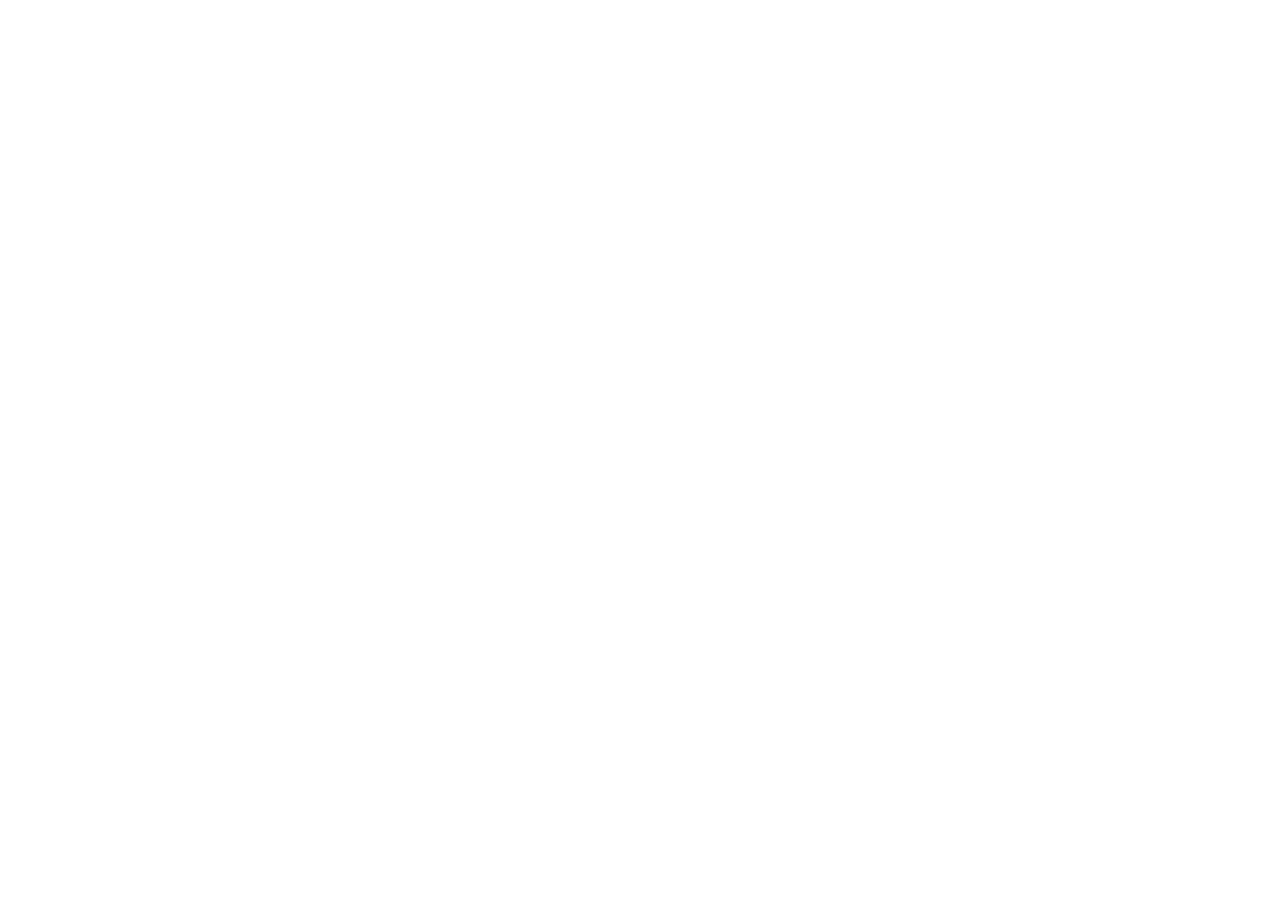
==== play-video.html @ 0c834204 ".." ====
<!DOCTYPE html>
<html lang="en">
<head>
    <meta charset="UTF-8">
    <meta http-equiv="X-UA-Compatible" content="IE=edge">
    <meta name="viewport" content="width=device-width, initial-scale=1.0">
    <title>Play Video</title>
    <link rel="stylesheet" href="style.css">
</head>
<body>
    
</body>
</html>
---- style.css ----
*{
    margin: 0;
    padding: 0;
    font-family: 'poppins', sans-serif;
    box-sizing: border-box;
}

a{
    text-decoration: none;
    color: #5a5a5a;
}

img{
    cursor: pointer;
}
.flex-div{
    display: flex;
    align-items: center;
}
nav{
    padding: 10px 2%;
    justify-content: space-between;
    box-shadow: 0 0 10px rgba(0, 0, 0, 0.2);
    background: #fff;
    position: sticky;
    top: 0;
    z-index: 10;
}
.nav-right img{
    width: 25px;
    margin-right: 25px;
}

.nav-right .user-icon{
    width: 35px;
    border-radius: 50%;
    margin-right: 0;
}

.nav-left .menu-icon{
    width: 22px;
    margin-right: 25px;
}

.nav-left .logo{
    width: 130px;
}

.nav-middle .mic-icon{
    width: 16px;
}

.nav-middle .search-box{
    border: 1px solid #ccc;
    margin-right: 15px;
    padding: 8px 12px;
    border-radius: 25px;
}

.nav-middle .search-box input {
    width: 400px;
    border: 0;
    outline: 0;
    background: transparent;
}

.nav-middle .search-box img{
    width: 15px;
}

/*------------sidebar--------*/

.sidebar{
    background: #fff;
    width: 15%;
    height: 100vh;
    position: fixed;
    top: 0;
    padding-left: 2%;
    padding-top: 80px;
}

.shortcut-links a img {
    width: 20px;
    margin-right: 20px;
}

.shortcut-links a {
    display: flex;
    align-items: center;
    margin-bottom: 20px;
    width: fit-content;
    flex-wrap: wrap;
}

.shortcut-links a:first-child{
    color: #ed3833;
}

.sidebar hr{
    border: 0;
    height: 1px;
    background: #ccc;
    width: 85%;
}

.subscribed-list h3{
    font-size: 13px;
    margin: 20px 0;
    color: #5a5a5a;
}
.subscribed-list a{
    display: flex;
    align-items: center;
    margin-bottom: 20px;
    width: fit-content;
    flex-wrap: wrap;
}

.subscribed-list a img{
    width: 25px;
    border-radius: 50%;
    margin-right: 20px;
}

.small-sidebar{
    width: 5%;
}

.small-sidebar a p{
    display: none;
}

.small-sidebar h3{
    display: none;
}

.small-sidebar hr{
    width: 50%;
    margin-bottom: 25px;
}

/*---------main---------*/
.container{
    background: #f9f9f9;
    padding-left: 17%;
    padding-right: 2%;
    padding-top: 20px;
    padding-bottom: 20px;
}

.large-container{
    padding: 7%;
}

.banner{
    width: 100%;
    border-radius: 8px;
}

.list-container{
    display: grid;
    grid-template-columns: repeat(auto-fit, minmax(250px, 1fr));
    grid-column-gap: 16px;
    grid-row-gap: 30px;
    margin-top: 15px;
}

.vid-list .thumbnail{
    width: 100%;
    border-radius: 10px;
}

.vid-list .flex-div{
    align-items: flex-start;
    margin-top: 7px;
}

.vid-list .flex-div img{
    width: 35px;
    margin-right: 10px;
    border-radius: 50%;
}    

.vid-info{
    color: #5a5a5a;
    font-size: 13px;
}

.vid-info a {
    color: #000;
    font-weight: 600;
    display: block;
    margin-bottom: 5px;
}

.vid-list{
    margin-bottom: 20px;
    margin-left: 20px;
    margin-right: 20px;
    
}

@media (max-width: 900px){
    .menu-icon{
        display: none;
    }
    .sidebar{
        display: none;
    }
    .container, .large-container{
        padding-left: 5%;
        padding-right: 5%;
    }
    .nav-right img{
        display: none;
    }
    .nav-right .user-icon{
        display: block;
        width: 30px;
    }
    .nav-middle .search-box input{
        width: 100px;
    }
    .nav-middle .mic-icon{
        display: none;
    }
    .logo{
        width: 90px;
    }
}
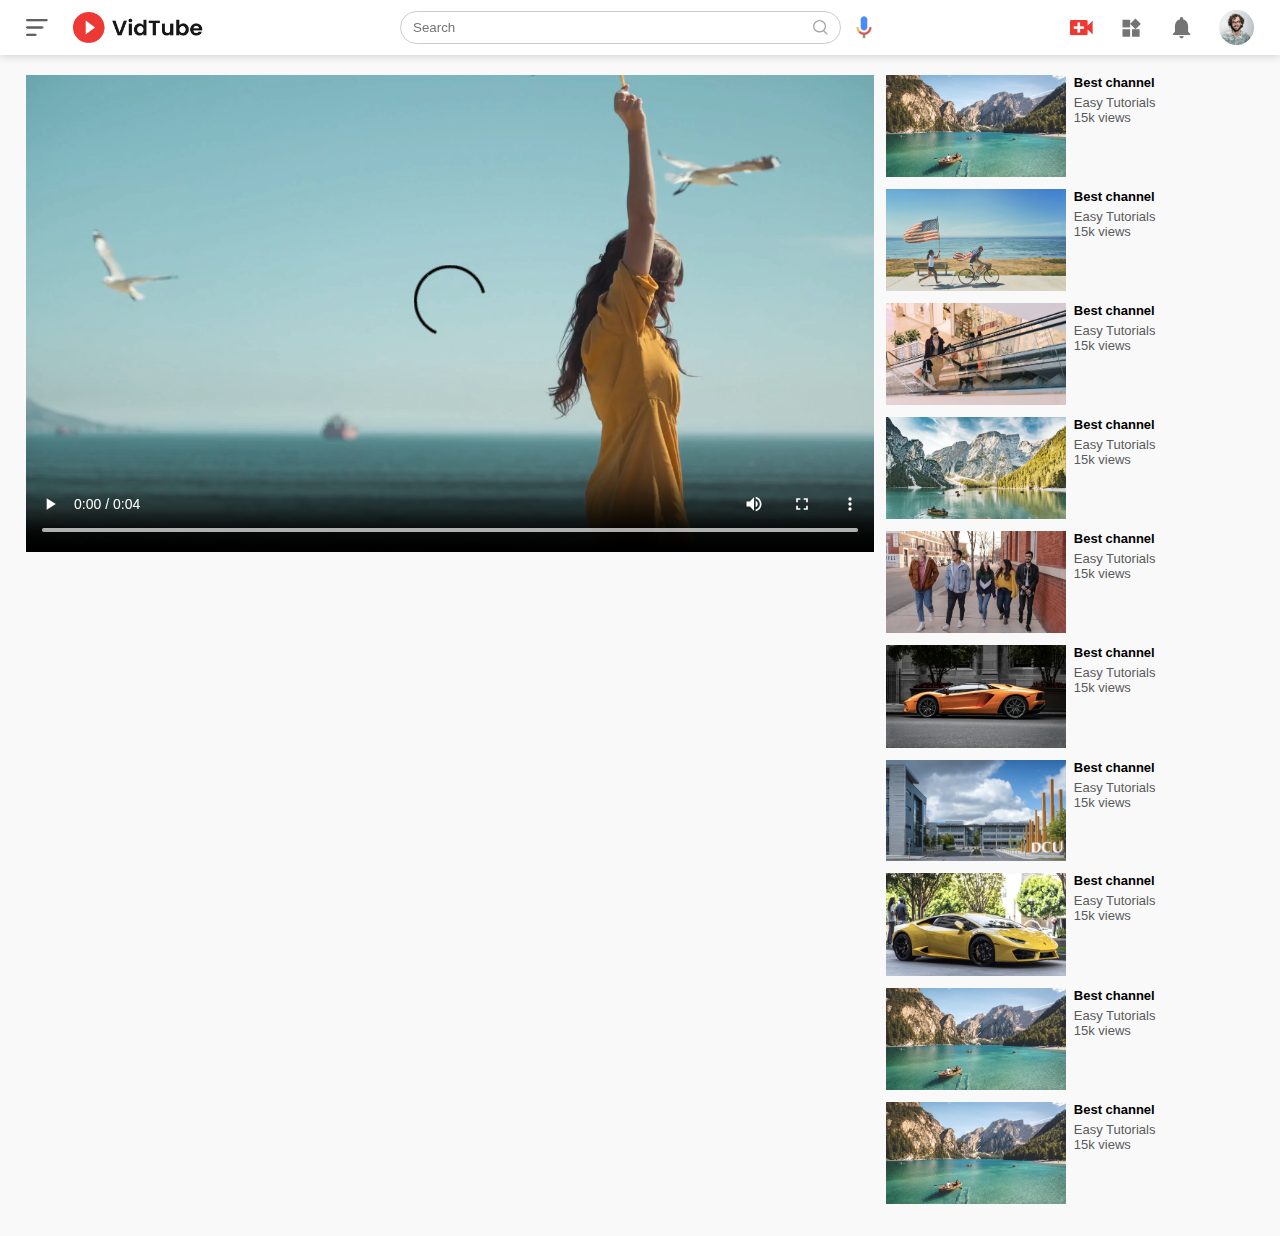
==== commit bd5db706: "play-video list" ====
--- a/play-video.html
+++ b/play-video.html
@@ -8,6 +8,137 @@
     <link rel="stylesheet" href="style.css">
 </head>
 <body>
-    
+    <nav class="flex-div">
+        <div class="nav-left flex-div">
+            <img src="images/menu.png" class="menu-icon">
+            <img src="images/logo.png" class="logo">
+        </div>
+        <div class="nav-middle flex-div">
+            <div class="search-box flex-div">
+                <input type="text" placeholder="Search">
+                <img src="images/search.png">
+            </div>
+            <img src="images/voice-search.png" class="mic-icon">
+        </div>
+        <div class="nav-right flex-div">
+            <img src="images/upload.png">
+            <img src="images/more.png">
+            <img src="images/notification.png">
+            <img src="images/Jack.png" class="user-icon">
+        </div>
+    </nav>
+
+<div class="container play-container">
+    <div class="row">
+        <div class="play-video">
+            <video controls autoplay>
+                <source src="images/video.mp4" type="video/mp4">
+            </video>
+        </div>
+        <div class="right-sidebar">
+
+            <div class="side-video-list">
+                <a href="" class="small-thumbnail"><img src="images/thumbnail1.png"></a>
+                
+                <div class="vid-info">
+                    <a href="">Best channel</a>
+                    <p>Easy Tutorials</p>
+                    <p>15k views</p>
+                </div>
+            </div>
+
+            <div class="side-video-list">
+                <a href="" class="small-thumbnail"><img src="images/thumbnail2.png"></a>
+                
+                <div class="vid-info">
+                    <a href="">Best channel</a>
+                    <p>Easy Tutorials</p>
+                    <p>15k views</p>
+                </div>
+            </div>
+
+            <div class="side-video-list">
+                <a href="" class="small-thumbnail"><img src="images/thumbnail3.png"></a>
+                
+                <div class="vid-info">
+                    <a href="">Best channel</a>
+                    <p>Easy Tutorials</p>
+                    <p>15k views</p>
+                </div>
+            </div>
+
+            <div class="side-video-list">
+                <a href="" class="small-thumbnail"><img src="images/thumbnail4.png"></a>
+                
+                <div class="vid-info">
+                    <a href="">Best channel</a>
+                    <p>Easy Tutorials</p>
+                    <p>15k views</p>
+                </div>
+            </div>
+
+            <div class="side-video-list">
+                <a href="" class="small-thumbnail"><img src="images/thumbnail5.png"></a>
+                
+                <div class="vid-info">
+                    <a href="">Best channel</a>
+                    <p>Easy Tutorials</p>
+                    <p>15k views</p>
+                </div>
+            </div>
+
+            <div class="side-video-list">
+                <a href="" class="small-thumbnail"><img src="images/thumbnail6.png"></a>
+                
+                <div class="vid-info">
+                    <a href="">Best channel</a>
+                    <p>Easy Tutorials</p>
+                    <p>15k views</p>
+                </div>
+            </div>
+
+            <div class="side-video-list">
+                <a href="" class="small-thumbnail"><img src="images/thumbnail7.png"></a>
+                
+                <div class="vid-info">
+                    <a href="">Best channel</a>
+                    <p>Easy Tutorials</p>
+                    <p>15k views</p>
+                </div>
+            </div>
+
+            <div class="side-video-list">
+                <a href="" class="small-thumbnail"><img src="images/thumbnail8.png"></a>
+                
+                <div class="vid-info">
+                    <a href="">Best channel</a>
+                    <p>Easy Tutorials</p>
+                    <p>15k views</p>
+                </div>
+            </div>
+
+            <div class="side-video-list">
+                <a href="" class="small-thumbnail"><img src="images/thumbnail1.png"></a>
+                
+                <div class="vid-info">
+                    <a href="">Best channel</a>
+                    <p>Easy Tutorials</p>
+                    <p>15k views</p>
+                </div>
+            </div>
+
+            <div class="side-video-list">
+                <a href="" class="small-thumbnail"><img src="images/thumbnail1.png"></a>
+                
+                <div class="vid-info">
+                    <a href="">Best channel</a>
+                    <p>Easy Tutorials</p>
+                    <p>15k views</p>
+                </div>
+            </div>
+
+        </div>
+    </div>
+</div>
 </body>
 </html>--- a/style.css
+++ b/style.css
@@ -228,4 +228,46 @@
     .logo{
         width: 90px;
     }
+}
+
+/*------------------------ play video page ------------*/
+
+.play-container{
+    padding-left: 2%;
+}
+
+.row{
+    display: flex;
+    justify-content: space-between;
+    flex-wrap: wrap;
+}
+
+.play-video{
+    flex-basis: 69%;
+}
+
+.right-sidebar{
+    flex-basis: 30%;
+}
+
+.play-video video {
+    width: 100%;
+}
+
+.side-video-list{
+    display: flex;
+    justify-content: space-between;
+    margin-bottom: 8px;
+}
+
+.side-video-list img{
+    width: 100%;
+}   
+
+.side-video-list .small-thumbnail{
+    flex-basis: 49%;
+}
+
+.side-video-list .vid-info{
+    flex-basis: 49%;
 }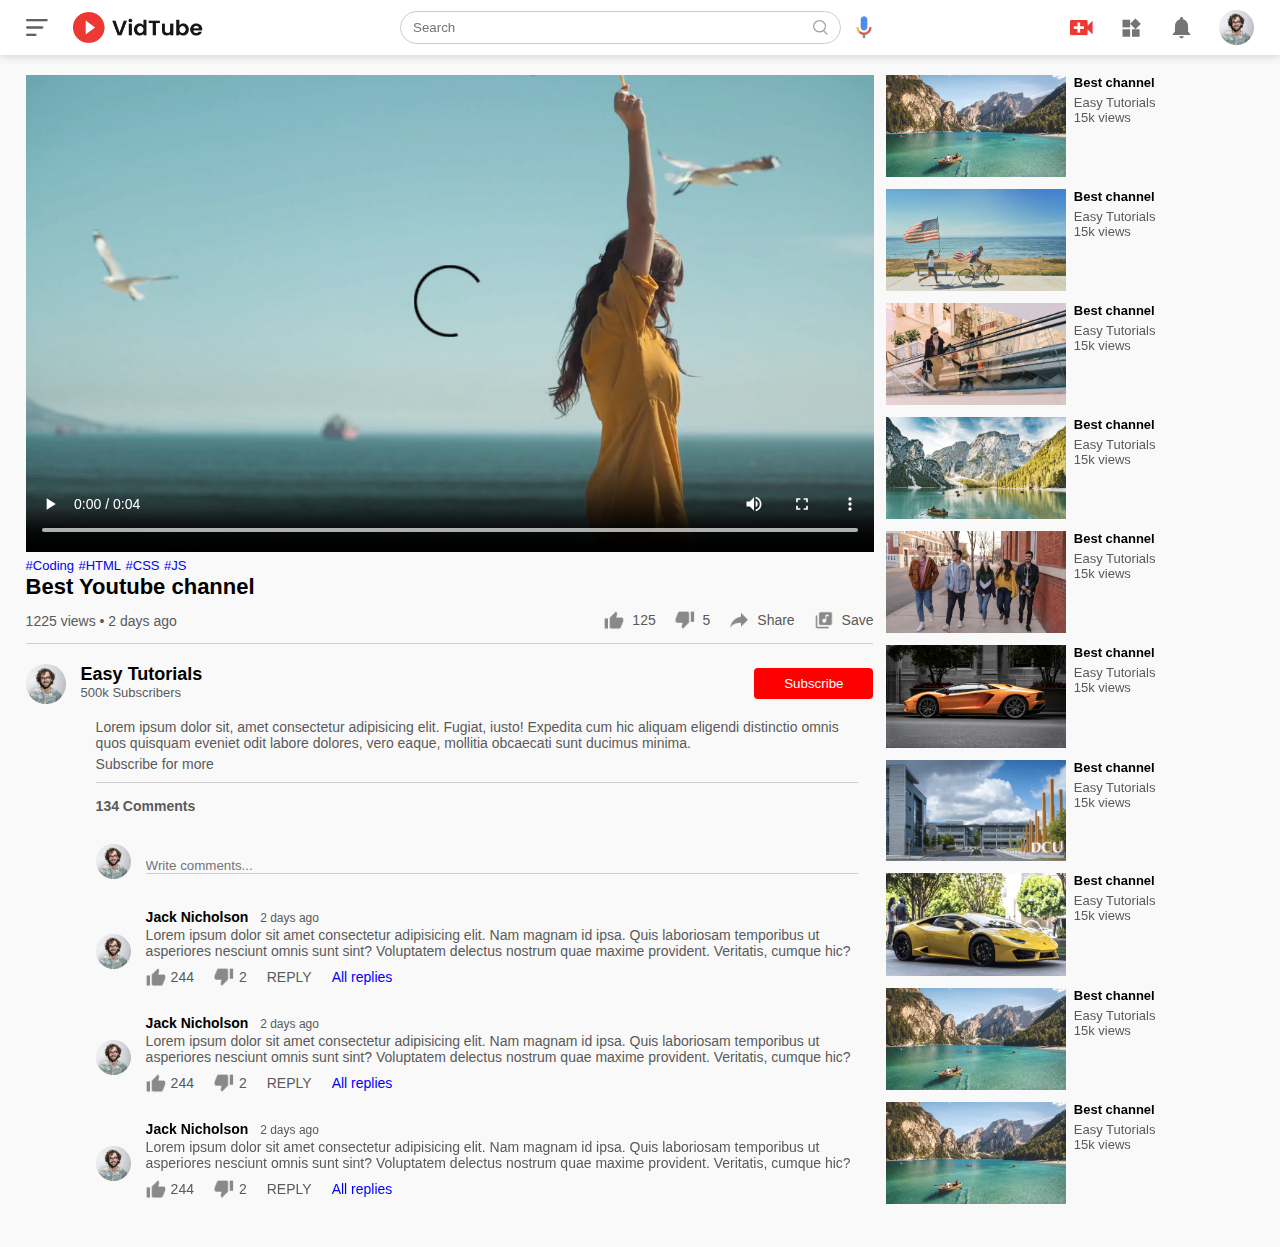
==== commit 4c901987: "done" ====
--- a/play-video.html
+++ b/play-video.html
@@ -34,6 +34,85 @@
             <video controls autoplay>
                 <source src="images/video.mp4" type="video/mp4">
             </video>
+            <div class="tags">
+                <a href="">#Coding</a> <a href="">#HTML</a> <a href="">#CSS</a> <a href="">#JS</a>
+            </div>
+            <h3>Best Youtube channel</h3>
+            <div class="play-video-info">
+                <p>1225 views &bull; 2 days ago</p>
+                <div>
+                    <a href=""><img src="images/like.png">125</a>
+                    <a href=""><img src="images/dislike.png">5</a>
+                    <a href=""><img src="images/share.png">Share</a>
+                    <a href=""><img src="images/save.png">Save</a>
+                </div>
+            </div>
+            <hr>
+            <div class="publisher">
+                <img src="images/Jack.png">
+                <div>
+                    <p>Easy Tutorials</p>
+                    <span>500k Subscribers</span>
+                </div>
+                <button type="button">Subscribe</button>
+            </div>
+            <div class="vid-description">
+                <p>Lorem ipsum dolor sit, amet consectetur adipisicing elit. Fugiat, iusto! Expedita cum hic aliquam eligendi distinctio omnis quos quisquam eveniet odit labore dolores, vero eaque, mollitia obcaecati sunt ducimus minima.</p>
+                <p>Subscribe for more</p>
+                <hr>
+                <h4>134 Comments</h4>
+                <div class="add-comment">
+                    <img src="images/Jack.png">
+                    <input type="text" placeholder="Write comments...">
+                </div>
+                <div class="old-comment">
+                    <img src="images/Jack.png">
+                    <div>
+                        <h3>Jack Nicholson <span>2 days ago</span></h3>
+                        <p>Lorem ipsum dolor sit amet consectetur adipisicing elit. Nam magnam id ipsa. Quis laboriosam temporibus ut asperiores nesciunt omnis sunt sint? Voluptatem delectus nostrum quae maxime provident. Veritatis, cumque hic?</p>
+                        <div class="comment-action">
+                            <img src="images/like.png">
+                            <span>244</span>
+                            <img src="images/dislike.png">
+                            <span>2</span>
+                            <span>REPLY</span>
+                            <a href="">All replies</a>
+                        </div>
+                    </div>
+                </div>
+                <div class="old-comment">
+                    <img src="images/Jack.png">
+                    <div>
+                        <h3>Jack Nicholson <span>2 days ago</span></h3>
+                        <p>Lorem ipsum dolor sit amet consectetur adipisicing elit. Nam magnam id ipsa. Quis laboriosam temporibus ut asperiores nesciunt omnis sunt sint? Voluptatem delectus nostrum quae maxime provident. Veritatis, cumque hic?</p>
+                        <div class="comment-action">
+                            <img src="images/like.png">
+                            <span>244</span>
+                            <img src="images/dislike.png">
+                            <span>2</span>
+                            <span>REPLY</span>
+                            <a href="">All replies</a>
+                        </div>
+                    </div>
+                </div>
+                <div class="old-comment">
+                    <img src="images/Jack.png">
+                    <div>
+                        <h3>Jack Nicholson <span>2 days ago</span></h3>
+                        <p>Lorem ipsum dolor sit amet consectetur adipisicing elit. Nam magnam id ipsa. Quis laboriosam temporibus ut asperiores nesciunt omnis sunt sint? Voluptatem delectus nostrum quae maxime provident. Veritatis, cumque hic?</p>
+                        <div class="comment-action">
+                            <img src="images/like.png">
+                            <span>244</span>
+                            <img src="images/dislike.png">
+                            <span>2</span>
+                            <span>REPLY</span>
+                            <a href="">All replies</a>
+                        </div>
+                    </div>
+                </div>
+            </div>
+
+
         </div>
         <div class="right-sidebar">
 
--- a/style.css
+++ b/style.css
@@ -270,4 +270,167 @@
 
 .side-video-list .vid-info{
     flex-basis: 49%;
+}
+
+.play-video .tags a{
+    color: #0000ff;
+    font-size: 13px;
+}
+
+.play-video h3{
+    font-weight: 600;
+    font-size: 22px;
+}
+
+.play-video .play-video-info {
+    display: flex;
+    align-items: center;
+    justify-content: space-between;
+    flex-wrap: wrap;
+    margin-top: 10px;
+    font-size: 14px;
+    color: #5a5a5a;
+}
+
+.play-video .play-video-info a img{
+    width: 20px;
+    margin-right: 8px;
+}
+
+.play-video .play-video-info a{
+    display: inline-flex;
+    align-items: center;
+    margin-left: 15px;
+}
+
+.play-video hr{
+    border: 0;
+    height: 1px;
+    background: #ccc;
+    margin: 10px 0;
+}
+
+.publisher{
+    display: flex;
+    align-items: center;
+    margin-top: 20px;
+}
+.publisher div{
+    flex: 1;
+    line-height: 18px;
+}    
+.publisher img{
+    width: 40px;
+    border-radius: 50%;
+    margin-right: 15px;
+}
+.publisher div p{
+    color: #000;
+    font-weight: 600;
+    font-size: 18px;
+}
+
+.publisher div span{
+    font-size: 13px;
+    color: #5a5a5a;
+}
+.publisher button{
+    background: red;
+    color: #fff;
+    padding: 8px 30px;
+    border: 0;
+    outline: 0;
+    border-radius: 4px;
+    cursor: pointer;
+}
+.vid-description{
+    padding-left: 55px;
+    margin: 15px;
+}
+.vid-description p {
+    font-size: 14px;
+    margin-bottom: 5px;
+    color: #5a5a5a;
+}
+.vid-description h4{
+    font-size: 14px;
+    color: #5a5a5a;
+    margin-top: 15px;
+}
+.add-comment{
+    display: flex;
+    align-items: center;
+    margin: 30px 0;
+}
+.add-comment img{
+    width: 35px;
+    border-radius: 50%;
+    margin-right: 15px;
+}
+.add-comment input{
+    border: 0;
+    outline: 0;
+    border-bottom: 1px solid #ccc;
+    width: 100%;
+    padding-top: 10px;
+    background: transparent;
+}
+.old-comment{
+    display: flex;
+    align-items: center;
+    margin: 20px 0;
+}
+.old-comment img{
+    width: 35px;
+    border-radius: 50%;
+    margin-right: 15px;
+}
+.old-comment h3{
+    font-size: 14px;
+    margin-bottom: 2px;
+
+}
+.old-comment h3 span{
+    font-size: 12px;
+    color: #5a5a5a;
+    font-weight: 500;
+    margin-left: 8px;
+}
+.old-comment .comment-action{
+    display: flex;
+    align-items: center;
+    margin: 8px 0;
+    font-size: 14px;
+}
+.old-comment .comment-action img{
+    border-radius: 0;
+    width: 20px;
+    margin-right: 5px;
+}
+.old-comment .comment-action span{
+    margin-right: 20px;
+    color: #5a5a5a;
+}    
+.old-comment .comment-action a{
+    color: #0000ff;
+}
+
+@media(max-width:900px){
+    .play-video{
+        flex-basis: 100%;
+    }
+    .right-sidebar{
+        flex-basis: 100%;
+    }
+    .play-container{
+        padding-left: 5%;
+    }
+    .vid-description{
+        padding-left: 0;
+    }
+    .play-video .play-video-info a{
+        margin-left: 0;
+        margin-right: 15px;
+        margin-top: 15px;
+    }
 }